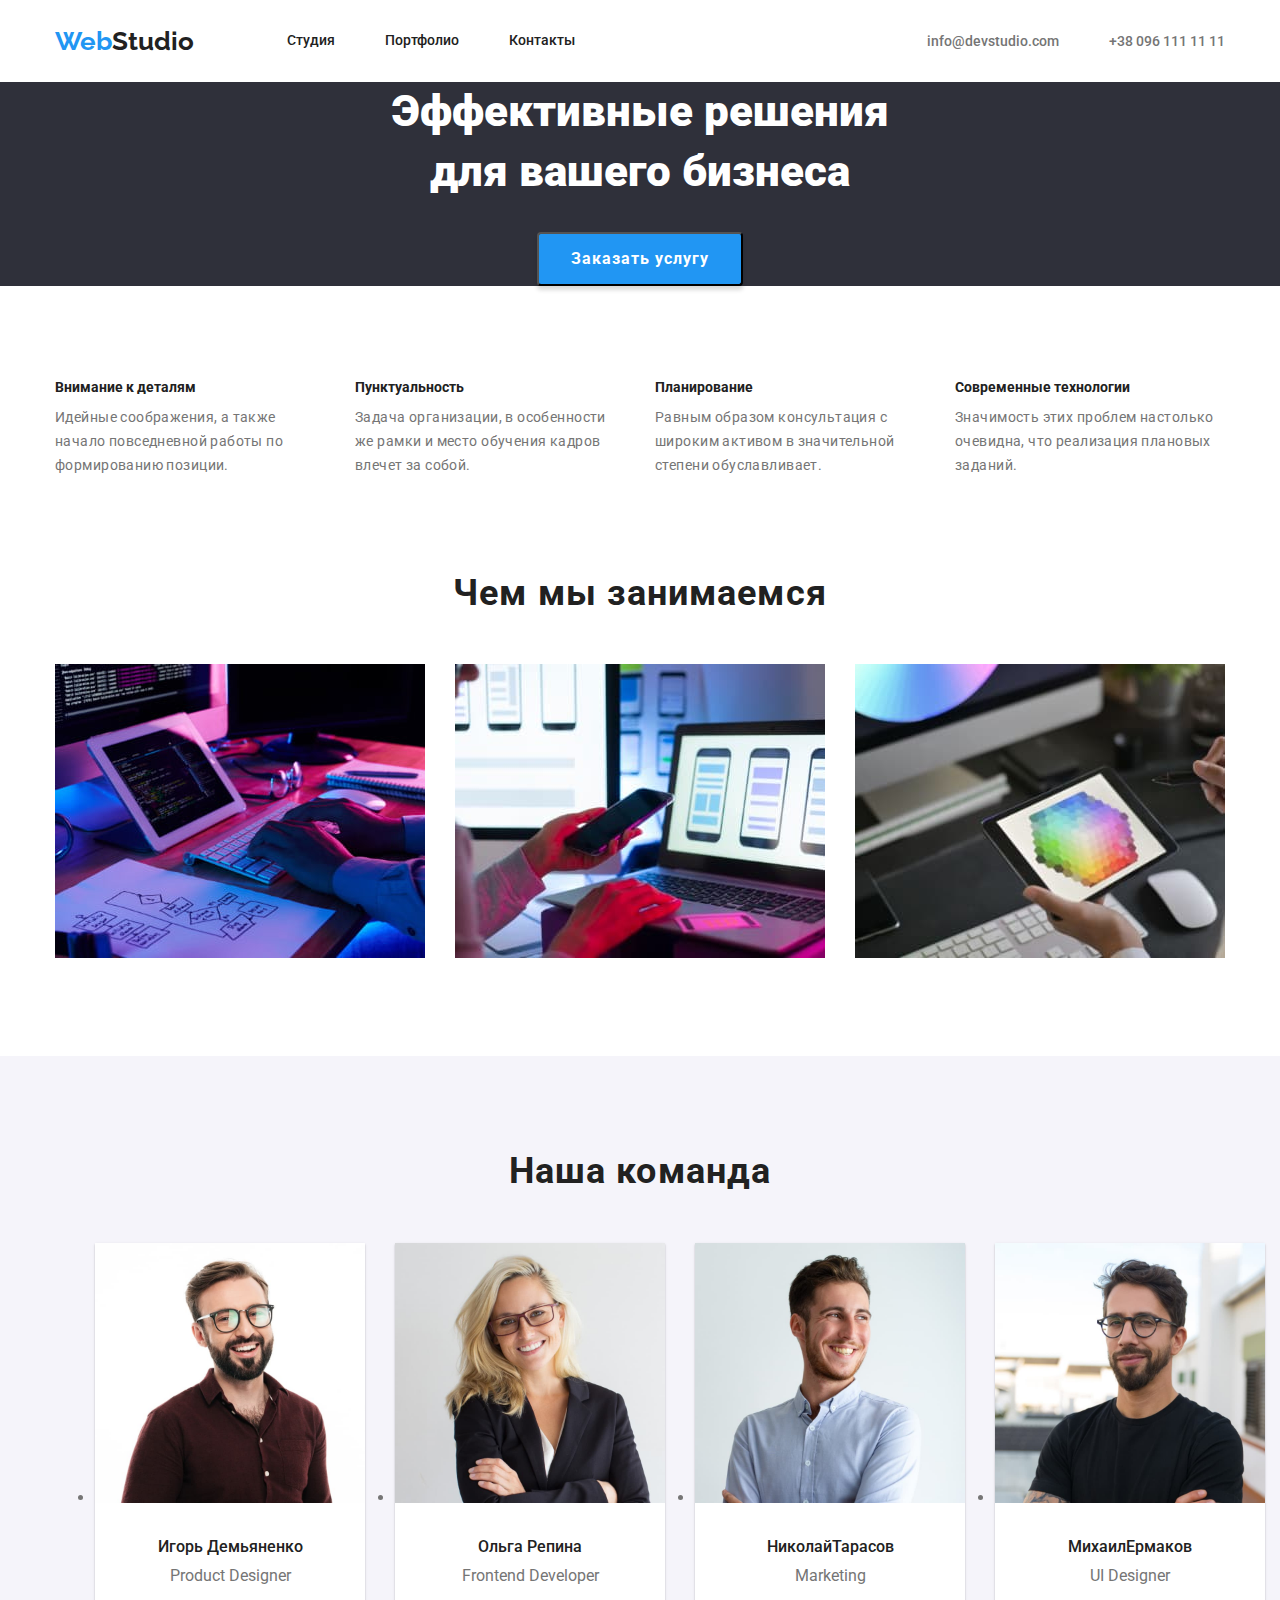
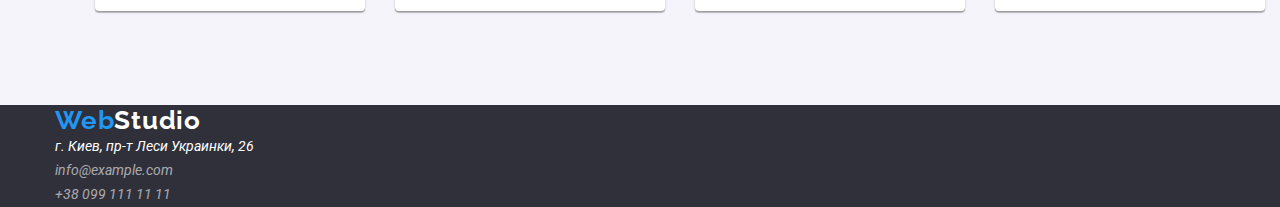
==== index.html @ e7398023 "все кроме футера" ====
<!DOCTYPE html>
<html lang="ru">
  <head>
    <meta charset="UTF-8" />
    <meta http-equiv="X-UA-Compatible" content="IE=edge" />
    <meta name="viewport" content="width=device-width, initial-scale=1.0" />
    <title>WebStudio</title>
    <link
      rel="stylesheet"
      href="https://cdnjs.cloudflare.com/ajax/libs/modern-normalize/1.1.0/modern-normalize.min.css"
    />
    <link
      href="https://fonts.googleapis.com/css2?family=Raleway:wght@700&family=Roboto:wght@400;500;700;900&display=swap"
      rel="stylesheet"
    />
    <link rel="stylesheet" href="./css/styles.css" />
  </head>
  <body>
    <!--шапка сайта-->
    <header>
      <div class="container main-header">
        <nav class="main-nav">
          <a class="logo" href="./index.html"
            ><span class="logo-1">Web</span>Studio
          </a>
          <ul class="site-nav list">
            <li class="items">
              <a class="link" href="./index.html">Студия</a>
            </li>
            <li class="items">
              <a class="link" href="./portfolio.html">Портфолио</a>
            </li>
            <li class="items"><a class="link" href="">Контакты</a></li>
          </ul>
        </nav>
        <ul class="call list">
          <li class="items">
            <a class="link" href="mailto:info@devstudio.com"
              >info@devstudio.com</a
            >
          </li class="items">
          <li>
            <a class="link" href="tell:+380961111111">+38 096 111 11 11</a>
          </li>
        </ul>
      </div>
    </header>
    <main>
      <!--герой-->
      <section class="hero">
        <div class="container">
          <h1 class="hero-title">
            Эффективные решения <br />
            для вашего бизнеса
          </h1>
          <button class="main-button" type="button">Заказать услугу</button>
        </div>
      </section>
      <!--преимущества-->
      <section class="section no-padding">
        <div class="container">
          <h2 class="hidden-header">Наши преимущества</h2>
          <ul class="benefits-section list">
            <li>
              <h3 class="benefits-title">Внимание к деталям</h3>
              <p class="benefits">
                Идейные соображения, а также начало повседневной работы по
                формированию позиции.
              </p>
            </li>
            <li>
              <h3 class="benefits-title">Пунктуальность</h3>
              <p class="benefits">
                Задача организации, в особенности же рамки и место обучения
                кадров влечет за собой.
              </p>
            </li>
            <li>
              <h3 class="benefits-title">Планирование</h3>
              <p class="benefits">
                Равным образом консультация с широким активом в значительной
                степени обуславливает.
              </p>
            </li>
            <li>
              <h3 class="benefits-title">Современные технологии</h3>
              <p class="benefits">
                Значимость этих проблем настолько очевидна, что реализация
                плановых заданий.
              </p>
            </li>
          </ul>
        </div>
      </section>
      <!--примеры работ-->
      <section class="section  no-padding">
        <div class="container">
          <h2 class="title-two">Чем мы занимаемся</h2>
          <ul class="work-examples list">
            <li>
              <img
                src="./images/img.jpg"
                alt="Человек набирает текст на клавиатуре планшета"
                width="370"
              />
            </li>
            <li>
              <img
                src="./images/box2.jpg"
                alt="человек с телефоном работает за ноутбуком"
                width="370"
              />
            </li>
            <li>
              <img src="./images/box3.jpg" alt="рука с планшетом" width="370" />
            </li>
          </ul>
        </div>
      </section>
      <!--сотрудники-->
      <section class="employee section">
        <div class="container">
          <h2 class="title-two">Наша команда</h2>
          <ul class= list">
            <li>
              <img
                src="./images/igor-demianenko.jpg"
                alt="Игорь Демьяненко"
                width="270"
              />
              <h3 class="name-employee">Игорь Демьяненко</h3>
              <p class="profession">Product Designer</p>
            </li>
            <li>
              <img
                src="./images/olgarepina.jpg"
                alt="Ольга Репина"
                width="270"
              />
              <h3 class="name-employee">Ольга Репина</h3>
              <p class="profession">Frontend Developer</p>
            </li>
            <li>
              <img
                src="./images/nikolaitarasov.jpg"
                alt="НиколайТарасов"
                width="270"
              />
              <h3 class="name-employee">НиколайТарасов</h3>
              <p class="profession">Marketing</p>
            </li>
            <li>
              <img
                src="./images/mihailermakov.jpg"
                alt="МихаилЕрмаков"
                width="270"
              />
              <h3 class="name-employee">МихаилЕрмаков</h3>
              <p class="profession">UI Designer</p>
            </li>
          </ul>
        </div>
      </section>
    </main>
    <!--футер-->
    <footer class="footer">
      <div class="container">
        <a href="./index.html" class="logo-footer"
          ><span class="logo-footer-web">Web</span>Studio</a
        >
        <address>
          <ul class="list">
            <li>
              <a
                class="address"
                href="https://www.google.com/maps/place/%D0%B1%D1%83%D0%BB.+%D0%9B%D0%B5%D1%81%D0%B8+%D0%A3%D0%BA%D1%80%D0%B0%D0%B8%D0%BD%D0%BA%D0%B8,+26,+%D0%9A%D0%B8%D0%B5%D0%B2,+02000/@50.4265807,30.5361971,17z/data=!3m1!4b1!4m5!3m4!1s0x40d4cf0e033ecbe9:0x57a4dffefec77da0!8m2!3d50.4265807!4d30.5383858"
                >г. Киев, пр-т Леси Украинки, 26</a
              >
            </li>
            <li>
              <a class="address-link" href="mailto:info@example.com"
                >info@example.com</a
              >
            </li>
            <li>
              <a class="address-link" href="tel:+380991111111"
                >+38 099 111 11 11</a
              >
            </li>
          </ul>
        </address>
      </div>
    </footer>
  </body>
</html>
---- css/styles.css ----
:root{
    --primary-text-color: #757575 ;
    --tittle-text-color: #212121;
    --accent-color:#2196F3;
    --white-color:#ffffff;
    --background-grey: #2F303A;
    --background-light-grey: #F5F4FA;
}
body{
    background-color: var(--white-color);
    color: var(--primary-text-color);
    font-family: roboto, sans-serif;
}
.list {
    padding: 0;
    margin: 0;
    list-style: none;
}
/* основной цвет текста #212121 */
/* вторичный цвет текста #757575 */
/* белый #FFFFFF */
/* акцент #2196F3 */
/* вторичный цвет фона #F5F4FA */
/* фон футер и герой #2F303A */
.container{
    width: 1200px;
    padding-left: 15px;
    padding-right: 15px;
    margin: 0 auto;
}
h1,h2,h3,h4,h5,h6,p,ul{
    margin-top: 0;
    margin-bottom: 0;
}
.section{
    padding-top: 94px;
    padding-bottom: 94px;
}
.section.no-padding{
    padding-top: 0;
    padding-bottom: 0;
}

.logo {
    color: var(--tittle-text-color);
    text-decoration: none; 
    font-family: Raleway;
    font-weight: bold;
    font-size: 26px;
    line-height: 1.19;
    margin-right: 93px;
}
.logo-1 {
    color: var(--accent-color);
}
/* site-nav */
.site-nav{
    display: flex; 
}
.site-nav .items:not(:last-child){
    margin-right: 50px;
}

.site-nav .link {
    display: block;
    padding-top: 32px;
    padding-bottom: 32px;
    color: var(--tittle-text-color);
    font-weight: 500;
    font-size: 14px;
    line-height: 1.14;
    text-decoration: none;
}
.site-nav .link:hover,
.site-nav .link:focus,
.site-nav .link:active{
    color: var(--accent-color);
}

.call{
    display: flex;
    padding-top: 32px;
    padding-bottom: 32px;
    margin-left: auto;
}
.call .items:not(:last-child){
    margin-right: 50px;
}
.call .link{
    color: var(--primary-text-color);
    font-weight: 500;
    font-size: 14px;
    line-height: 1.14px;
    text-decoration: none;
}
.call .link:focus,
.call .link:hover{
    color: var(--accent-color);
}
.main-nav{
    display: flex;
    align-items: center;
}
.main-header{
    display: flex;
     align-items: center;
}
.hero{
    margin-bottom: 94px;
    background-color: var(--background-grey);
    text-align: center;
}
.hero-title{
    margin-top: 0;
    margin-bottom: 30px;
    font-weight: 900;
    font-size: 44px;
    line-height: 1.36;
    
    color: var(--white-color);
    
}
.main-button{
    min-width: 200px;
    min-height: 50px;
    padding: 10px 32px;
    font-weight: bold;
    font-size: 16px;
    line-height: 1.88;
    align-items: center;
    text-align: center;
    cursor: pointer;
    letter-spacing: 0.06em;
    border-radius: 4px;
    box-shadow: 0px 4px 4px rgba(0, 0, 0, 0.15);
    background-color: var(--accent-color);
    color: var(--white-color);
}
.hidden-header{
    display: none;
}
.benefits-section{
margin-bottom: 94px;
display: flex;
}
.benefits-section li{
    width: 270px;
}
.benefits-section li:not(:first-child) {
    margin-left: 30px;
}
.benefits{
    margin-top: 0;
    font-size: 14px;
    line-height: 1.71;
    letter-spacing: 0.03em;
}
.benefits-title{
    margin-top: 0;
    margin-bottom: 10px;
    font-weight: bold;
    font-size: 14px;
    line-height: 1.14;
    color: var(--tittle-text-color);
}
.title-two{
    font-weight: bold;
    font-size: 36px;
    line-height: 1.17;
    text-align: center;
    color: var(--tittle-text-color);
    letter-spacing: 0.03em;
    margin-bottom: 50px;
}
.work-examples{
    margin-bottom: 94px;
    display: flex;
}
.work-examples li:not(:first-child){
    margin-left: 30px;
}
.employee{
    background-color: var(--background-light-grey);
}
.employee ul{
    display: flex;
}
.employee ul li:not(:first-child){
    margin-left: 30px;
}
.name-employee{
    font-weight: 500;
    font-size: 16px;
    line-height: 1.19;
    color: var(--tittle-text-color);
    margin-top: 30px;
    margin-bottom: 10px;
}
.profession{
    font-size: 16px;
    line-height: 1.19;
    margin-bottom: 30px;
}
.employee li{
    box-shadow: 0px 1px 3px rgba(0, 0, 0, 0.12), 0px 1px 1px rgba(0, 0, 0, 0.14), 0px 2px 1px rgba(0, 0, 0, 0.2);
    border-radius: 0px 0px 4px 4px;
    width: 270px;
    height: 368px;
    background: #FFFFFF;
    text-align: center;
}
.footer{
    background-color: var(--background-grey);
}
.logo-footer{
    font-family: Raleway;
    font-style: normal;
    font-weight: bold;
    font-size: 26px;
    line-height: 1.19;
    color: var(--white-color);
    letter-spacing: 0.03em;
    text-decoration: none;
    margin-bottom: 20px;
}
.logo-footer-web{
    color: var(--accent-color);
}
.address{
    text-decoration: none;
    font-size: 14px;
    line-height: 1.7;
    color: var(--white-color);
    
}
.address:hover,
.adress:focus{
    color: var(--accent-color);
}
.address-link{
    text-decoration: none;
    font-size: 14px;
    line-height: 1.7;
    color: rgba(255, 255, 255, 0.6);
    margin-bottom: 60px;
}
.address-link:hover,
.address-link:focus{
    color: var(--accent-color);
}

.filter-link{
    text-align: center;
    display: flex;
    justify-content: center;
    margin-bottom: 50px;
}
.filter-link li:nth-child(1n+2){
margin-left: 8px;
}
.filter{
    font-style: normal;
    font-weight: 500;
    font-size: 16px;
    line-height: 26px;
    border-radius: 4px;
    padding: 6px 22px;
    border: none;
    color: var(--tittle-text-color);
    background: #F5F4FA;
    cursor: pointer;
    text-align: center;
    letter-spacing: 0.03em;
}

.filter:hover,
.filter:focus{
    background-color:  var(--accent-color);
    color: var(--white-color);
}
.galery{
    display: flex;
    flex-wrap: wrap;
}
.galery-li{
    width: 370px;
    height: 404px;
    background: #FFFFFF;
    border: 1px solid #EEEEEE;
    box-sizing: border-box;
    margin-left: 30px;
    margin-top: 30px;
}

.galery-li:nth-child(3n+1){
    margin-left: 0;
}
.galery-li:nth-child(-n+3){
    margin-top: 0;
}
.link-filter{
    text-decoration: none;
    padding: 0;
    margin: 0;
}
.title-filter{
    font-size: 18px;
    line-height: 2;
    color: var(--tittle-text-color);
    letter-spacing: 0.06em;
    margin-top: 20px;
    margin-bottom: 4px;
    margin-left: 24px;
}
.text-filter{
    font-size: 16px;
    line-height: 1.88;
    letter-spacing: 0.03em;
    color: var(--primary-text-color);
    margin-bottom: 20px;
    margin-left: 24px;
}
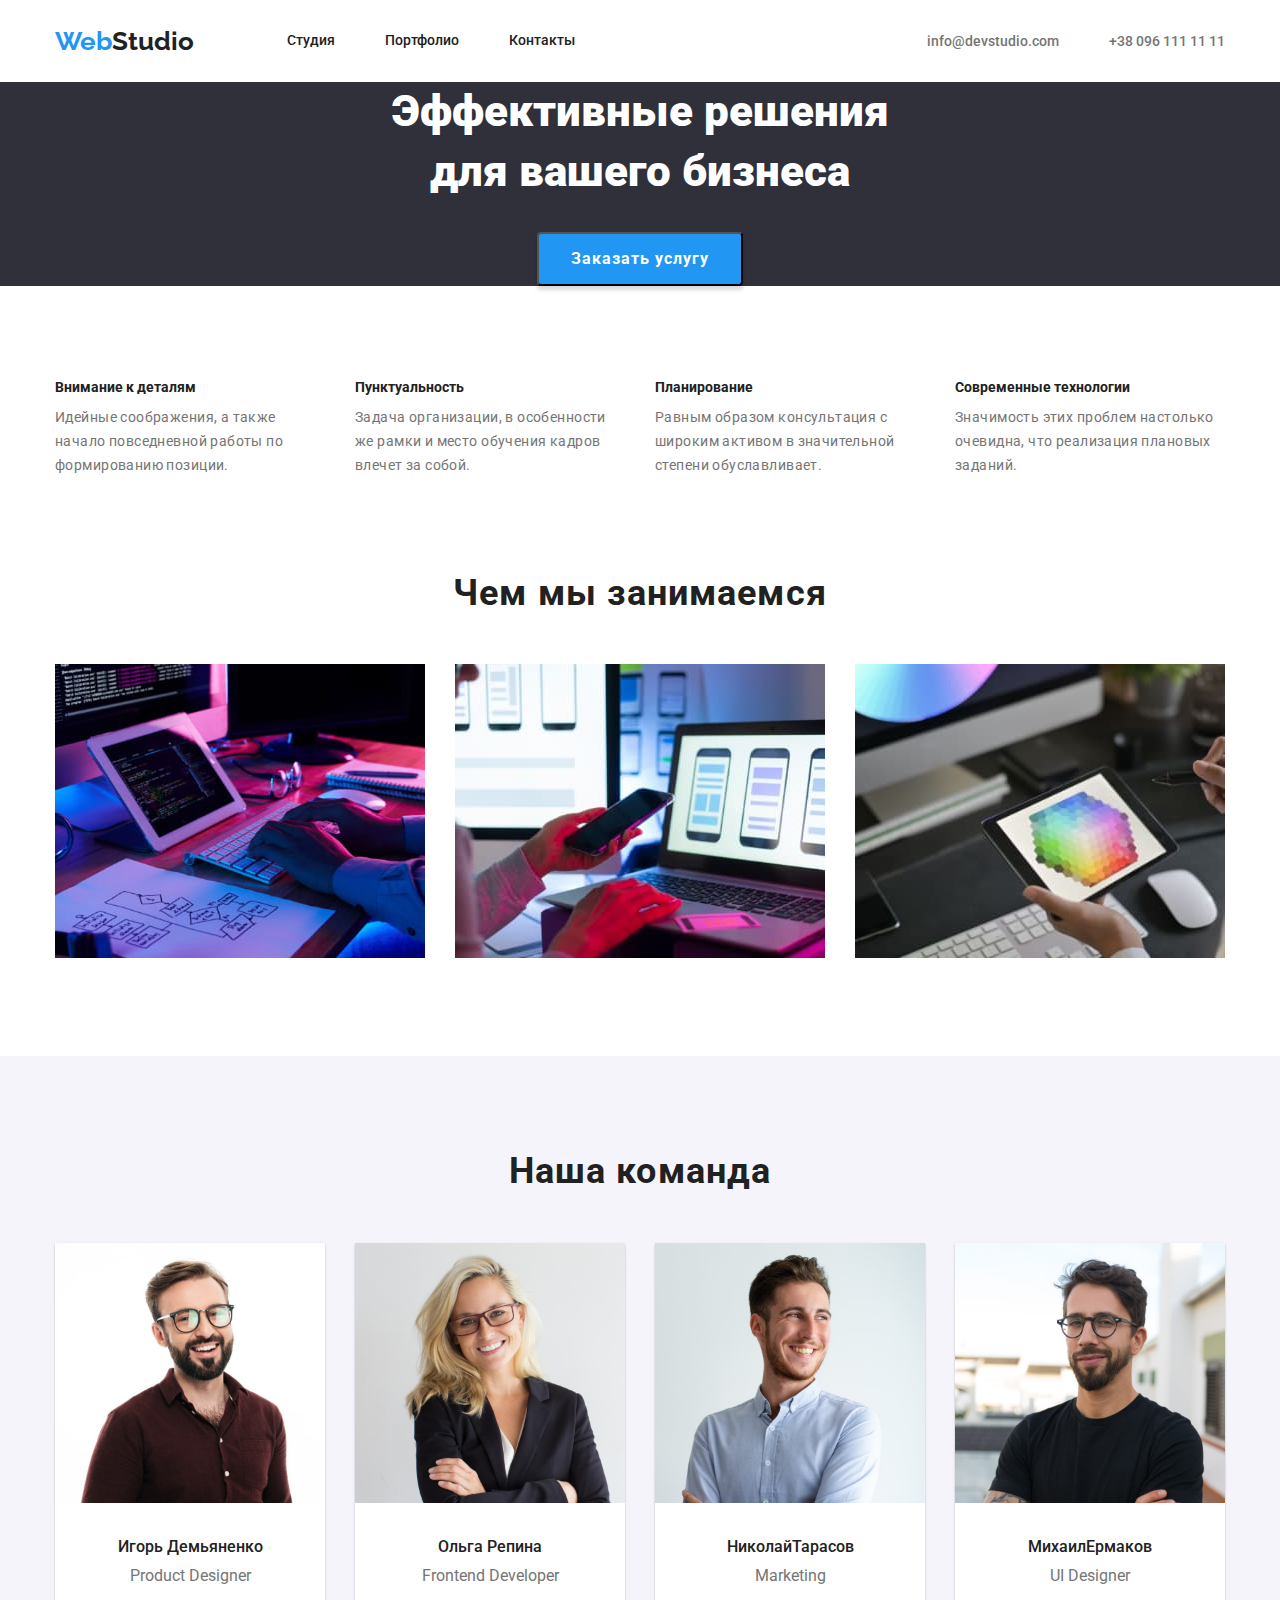
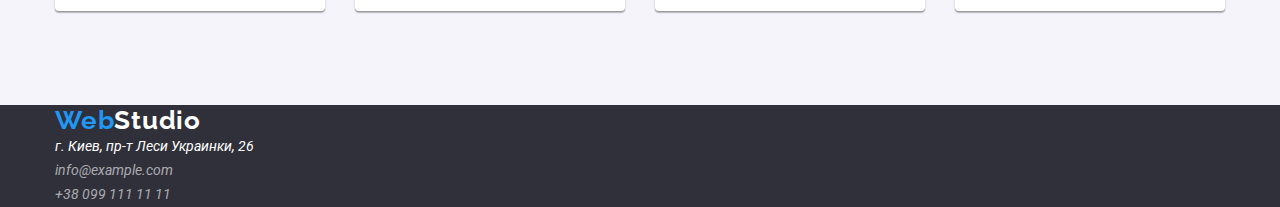
==== commit 9a6a637e: "Update index.html" ====
--- a/index.html
+++ b/index.html
@@ -38,8 +38,8 @@
             <a class="link" href="mailto:info@devstudio.com"
               >info@devstudio.com</a
             >
-          </li class="items">
-          <li>
+          </li>
+          <li class="items">
             <a class="link" href="tell:+380961111111">+38 096 111 11 11</a>
           </li>
         </ul>
@@ -93,7 +93,7 @@
         </div>
       </section>
       <!--примеры работ-->
-      <section class="section  no-padding">
+      <section class="section no-padding">
         <div class="container">
           <h2 class="title-two">Чем мы занимаемся</h2>
           <ul class="work-examples list">
@@ -121,7 +121,7 @@
       <section class="employee section">
         <div class="container">
           <h2 class="title-two">Наша команда</h2>
-          <ul class= list">
+          <ul class="list">
             <li>
               <img
                 src="./images/igor-demianenko.jpg"
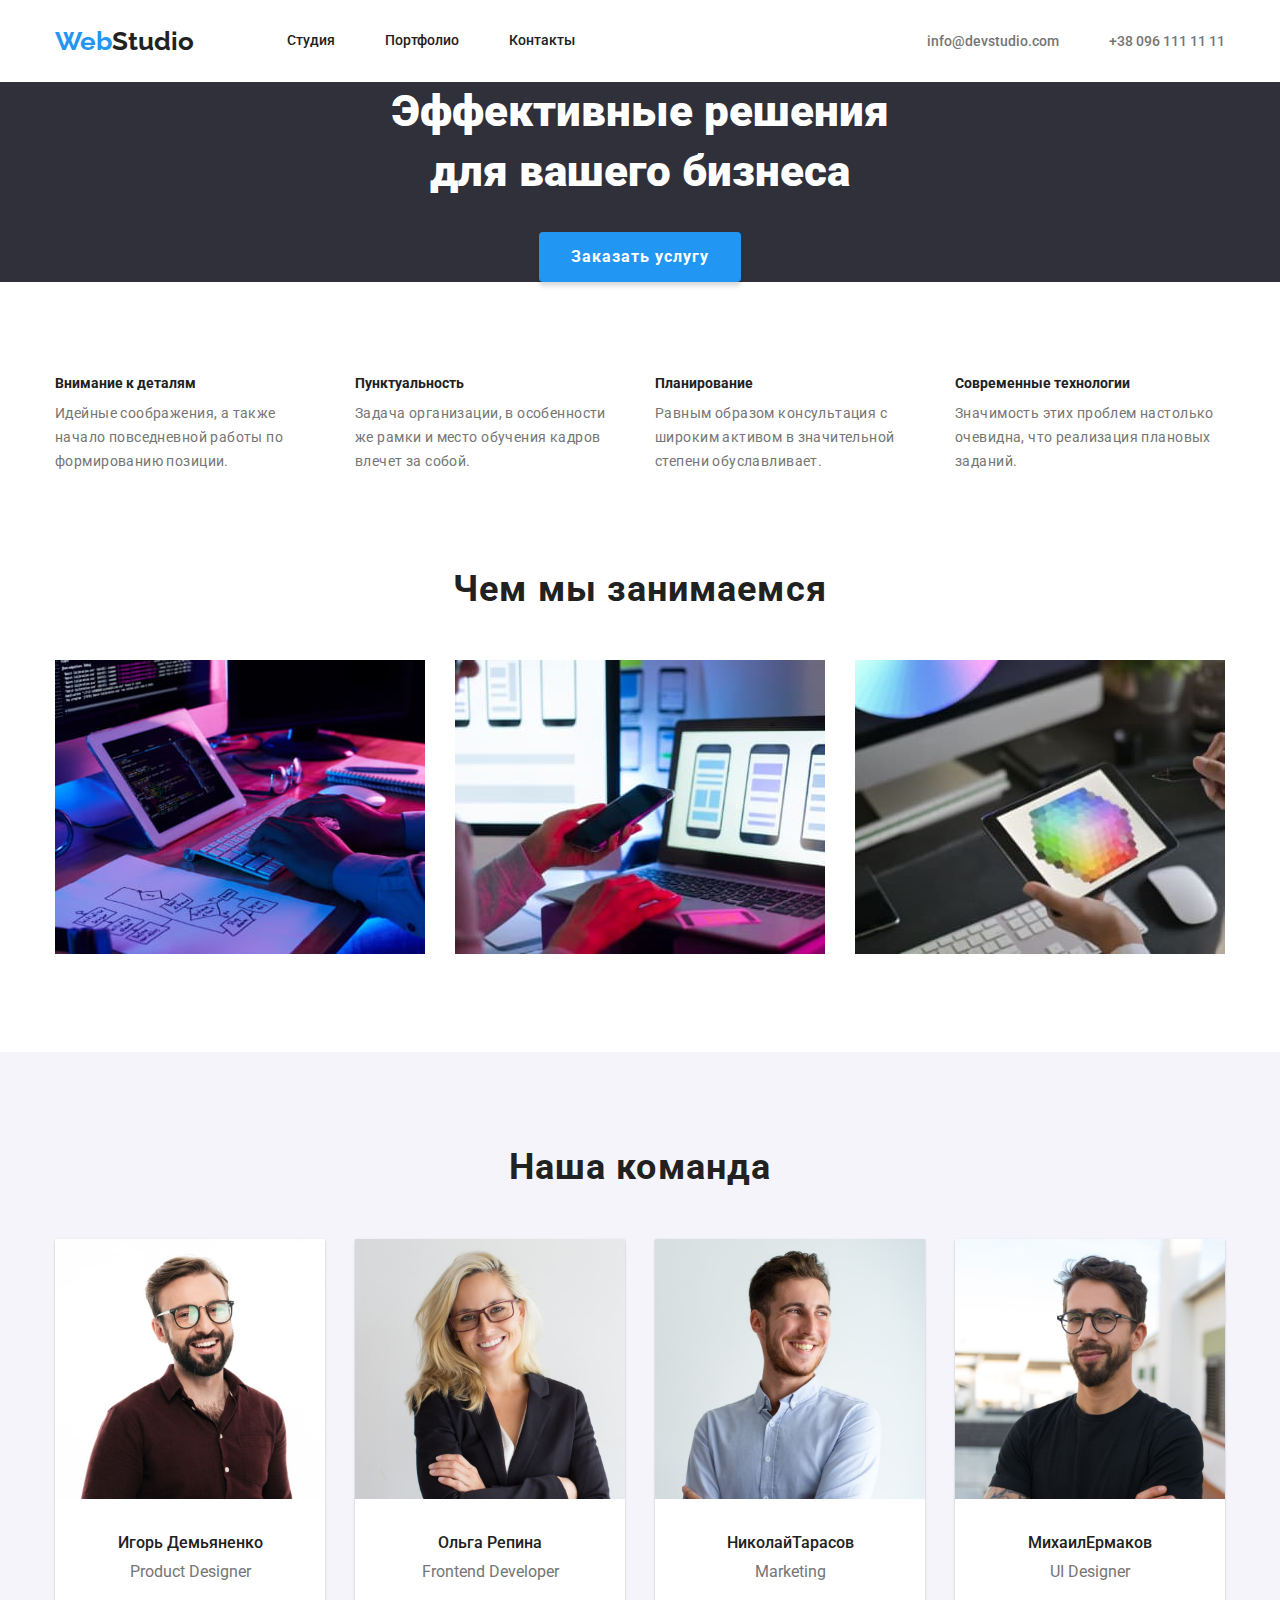
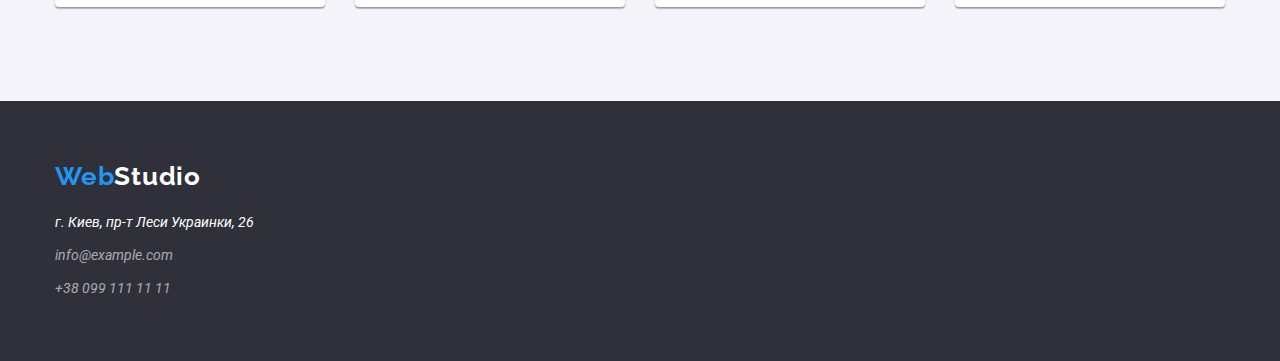
==== commit e845547c: "ДЗ 3 на сдачу" ====
--- a/index.html
+++ b/index.html
@@ -164,7 +164,7 @@
     </main>
     <!--футер-->
     <footer class="footer">
-      <div class="container">
+      <div class="container footer-container">
         <a href="./index.html" class="logo-footer"
           ><span class="logo-footer-web">Web</span>Studio</a
         >
--- a/css/styles.css
+++ b/css/styles.css
@@ -104,7 +104,7 @@
 }
 .main-header{
     display: flex;
-     align-items: center;
+    align-items: center;
 }
 .hero{
     margin-bottom: 94px;
@@ -133,6 +133,7 @@
     cursor: pointer;
     letter-spacing: 0.06em;
     border-radius: 4px;
+    border: transparent;
     box-shadow: 0px 4px 4px rgba(0, 0, 0, 0.15);
     background-color: var(--accent-color);
     color: var(--white-color);
@@ -212,6 +213,12 @@
 }
 .footer{
     background-color: var(--background-grey);
+
+}
+.footer-container{
+    padding-top: 60px;
+    padding-bottom: 60px;
+    
 }
 .logo-footer{
     font-family: Raleway;
@@ -222,17 +229,23 @@
     color: var(--white-color);
     letter-spacing: 0.03em;
     text-decoration: none;
-    margin-bottom: 20px;
-}
+}
+
 .logo-footer-web{
     color: var(--accent-color);
 }
+address{
+    margin-top: 20px;
+}
+address li:not(:last-child){
+    margin-bottom: 9px;
+}
 .address{
     text-decoration: none;
     font-size: 14px;
     line-height: 1.7;
     color: var(--white-color);
-    
+    margin-top: 20px;
 }
 .address:hover,
 .adress:focus{
@@ -283,11 +296,18 @@
     display: flex;
     flex-wrap: wrap;
 }
+.frame{
+border: 1px solid #EEEEEE;
+border-top: none;
+}
+
+.img-frame{
+    display: block;
+}
 .galery-li{
     width: 370px;
     height: 404px;
     background: #FFFFFF;
-    border: 1px solid #EEEEEE;
     box-sizing: border-box;
     margin-left: 30px;
     margin-top: 30px;
@@ -309,7 +329,7 @@
     line-height: 2;
     color: var(--tittle-text-color);
     letter-spacing: 0.06em;
-    margin-top: 20px;
+    padding-top: 20px;
     margin-bottom: 4px;
     margin-left: 24px;
 }
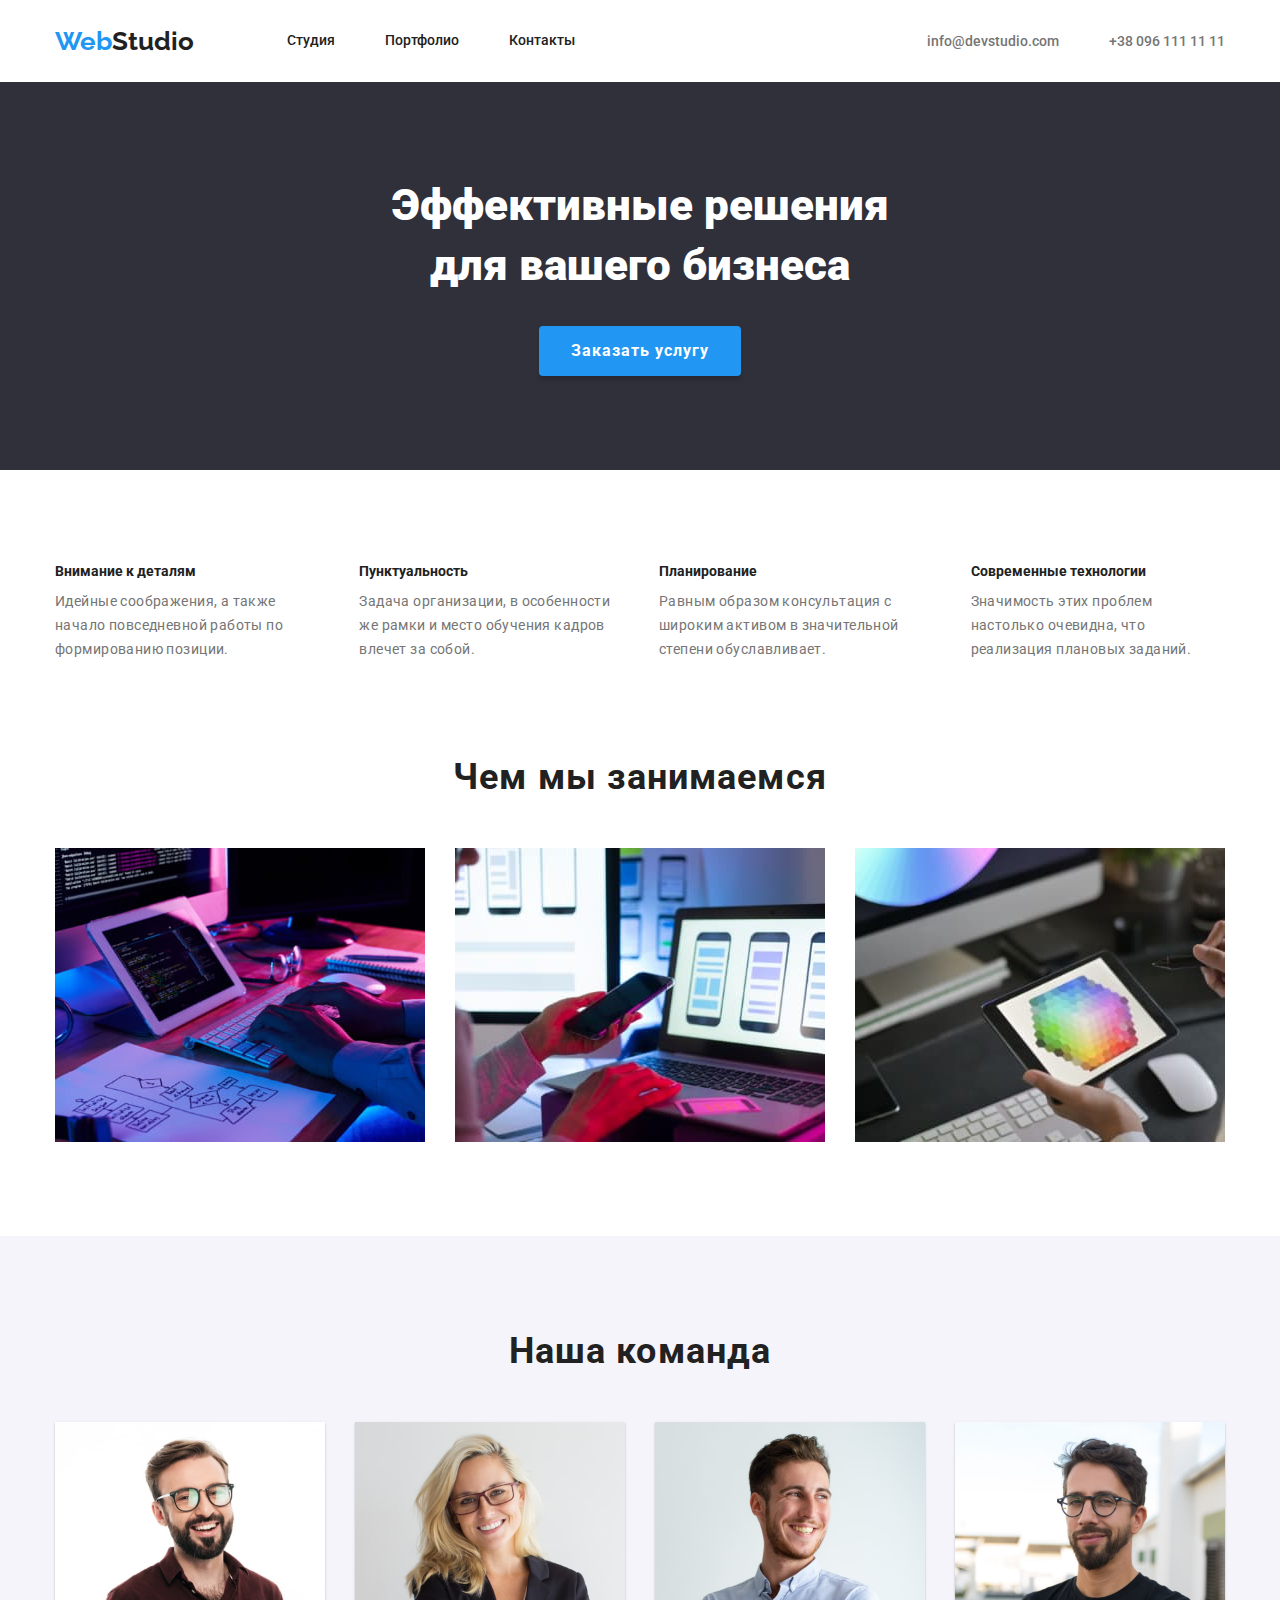
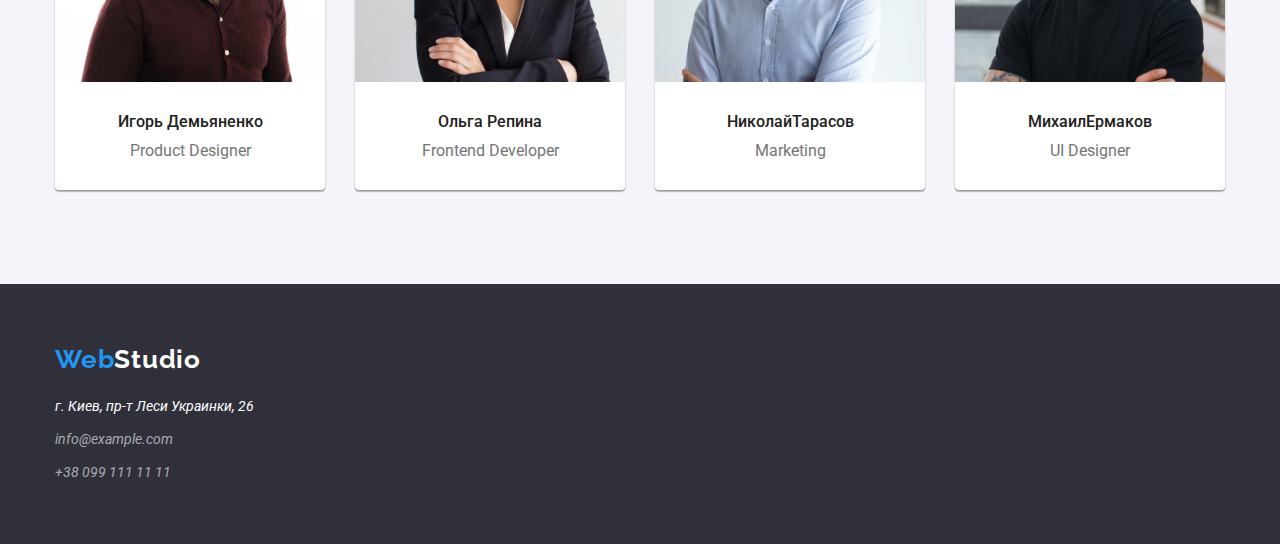
==== commit 7064e839: "Правки по сеткам" ====
--- a/index.html
+++ b/index.html
@@ -47,7 +47,7 @@
     </header>
     <main>
       <!--герой-->
-      <section class="hero">
+      <section class="section hero">
         <div class="container">
           <h1 class="hero-title">
             Эффективные решения <br />
@@ -57,32 +57,32 @@
         </div>
       </section>
       <!--преимущества-->
-      <section class="section no-padding">
+      <section class="section">
         <div class="container">
           <h2 class="hidden-header">Наши преимущества</h2>
           <ul class="benefits-section list">
-            <li>
+            <li class="benefits-li">
               <h3 class="benefits-title">Внимание к деталям</h3>
               <p class="benefits">
                 Идейные соображения, а также начало повседневной работы по
                 формированию позиции.
               </p>
             </li>
-            <li>
+            <li class="benefits-li">
               <h3 class="benefits-title">Пунктуальность</h3>
               <p class="benefits">
                 Задача организации, в особенности же рамки и место обучения
                 кадров влечет за собой.
               </p>
             </li>
-            <li>
+            <li class="benefits-li">
               <h3 class="benefits-title">Планирование</h3>
               <p class="benefits">
                 Равным образом консультация с широким активом в значительной
                 степени обуславливает.
               </p>
             </li>
-            <li>
+            <li class="benefits-li">
               <h3 class="benefits-title">Современные технологии</h3>
               <p class="benefits">
                 Значимость этих проблем настолько очевидна, что реализация
@@ -93,25 +93,25 @@
         </div>
       </section>
       <!--примеры работ-->
-      <section class="section no-padding">
+      <section>
         <div class="container">
           <h2 class="title-two">Чем мы занимаемся</h2>
           <ul class="work-examples list">
-            <li>
+            <li class="work-examples-li">
               <img
                 src="./images/img.jpg"
                 alt="Человек набирает текст на клавиатуре планшета"
                 width="370"
               />
             </li>
-            <li>
+            <li class="work-examples-li">
               <img
                 src="./images/box2.jpg"
                 alt="человек с телефоном работает за ноутбуком"
                 width="370"
               />
             </li>
-            <li>
+            <li class="work-examples-li">
               <img src="./images/box3.jpg" alt="рука с планшетом" width="370" />
             </li>
           </ul>
@@ -121,40 +121,24 @@
       <section class="employee section">
         <div class="container">
           <h2 class="title-two">Наша команда</h2>
-          <ul class="list">
-            <li>
-              <img
-                src="./images/igor-demianenko.jpg"
-                alt="Игорь Демьяненко"
-                width="270"
-              />
+          <ul class="employee-ul list">
+            <li class="employee-li">
+              <img src="./images/igor-demianenko.jpg" alt="Игорь Демьяненко" />
               <h3 class="name-employee">Игорь Демьяненко</h3>
               <p class="profession">Product Designer</p>
             </li>
-            <li>
-              <img
-                src="./images/olgarepina.jpg"
-                alt="Ольга Репина"
-                width="270"
-              />
+            <li class="employee-li">
+              <img src="./images/olgarepina.jpg" alt="Ольга Репина" />
               <h3 class="name-employee">Ольга Репина</h3>
               <p class="profession">Frontend Developer</p>
             </li>
-            <li>
-              <img
-                src="./images/nikolaitarasov.jpg"
-                alt="НиколайТарасов"
-                width="270"
-              />
+            <li class="employee-li">
+              <img src="./images/nikolaitarasov.jpg" alt="НиколайТарасов" />
               <h3 class="name-employee">НиколайТарасов</h3>
               <p class="profession">Marketing</p>
             </li>
-            <li>
-              <img
-                src="./images/mihailermakov.jpg"
-                alt="МихаилЕрмаков"
-                width="270"
-              />
+            <li class="employee-li">
+              <img src="./images/mihailermakov.jpg" alt="МихаилЕрмаков" />
               <h3 class="name-employee">МихаилЕрмаков</h3>
               <p class="profession">UI Designer</p>
             </li>
--- a/css/styles.css
+++ b/css/styles.css
@@ -6,6 +6,7 @@
     --white-color:#ffffff;
     --background-grey: #2F303A;
     --background-light-grey: #F5F4FA;
+    --card-set-gap: 30px;
 }
 body{
     background-color: var(--white-color);
@@ -16,6 +17,11 @@
     padding: 0;
     margin: 0;
     list-style: none;
+}
+img{
+    display: block;
+    max-width: 100%;
+    height: auto;
 }
 /* основной цвет текста #212121 */
 /* вторичный цвет текста #757575 */
@@ -42,6 +48,7 @@
     padding-bottom: 0;
 }
 
+/* Шапка */
 .logo {
     color: var(--tittle-text-color);
     text-decoration: none; 
@@ -106,20 +113,22 @@
     display: flex;
     align-items: center;
 }
+
+/* Герой */
+
+
 .hero{
-    margin-bottom: 94px;
     background-color: var(--background-grey);
     text-align: center;
 }
 .hero-title{
     margin-top: 0;
-    margin-bottom: 30px;
+    margin-bottom: var(--card-set-gap);
     font-weight: 900;
     font-size: 44px;
     line-height: 1.36;
     
     color: var(--white-color);
-    
 }
 .main-button{
     min-width: 200px;
@@ -138,33 +147,37 @@
     background-color: var(--accent-color);
     color: var(--white-color);
 }
+
+/* Преимущества */
+
 .hidden-header{
     display: none;
 }
 .benefits-section{
-margin-bottom: 94px;
 display: flex;
-}
-.benefits-section li{
-    width: 270px;
-}
-.benefits-section li:not(:first-child) {
-    margin-left: 30px;
-}
+margin-left: calc( -1 * var(--card-set-gap));
+}
+.benefits-li{
+    margin-left: var(--card-set-gap);
+}
+
 .benefits{
-    margin-top: 0;
+    
     font-size: 14px;
     line-height: 1.71;
     letter-spacing: 0.03em;
 }
 .benefits-title{
-    margin-top: 0;
+    
     margin-bottom: 10px;
     font-weight: bold;
     font-size: 14px;
     line-height: 1.14;
     color: var(--tittle-text-color);
 }
+
+/* Примеры работ */
+
 .title-two{
     font-weight: bold;
     font-size: 36px;
@@ -175,35 +188,36 @@
     margin-bottom: 50px;
 }
 .work-examples{
-    margin-bottom: 94px;
-    display: flex;
-}
-.work-examples li:not(:first-child){
-    margin-left: 30px;
+    padding-bottom: 94px;
+    display: flex;
+    margin-left: calc(-1 * var(--card-set-gap));
+}
+.work-examples-li{
+    margin-left: var(--card-set-gap); 
 }
 .employee{
     background-color: var(--background-light-grey);
 }
-.employee ul{
-    display: flex;
-}
-.employee ul li:not(:first-child){
-    margin-left: 30px;
-}
+.employee-ul{
+    display: flex;
+    margin-left: calc(-1 * var(--card-set-gap));
+}
+
 .name-employee{
     font-weight: 500;
     font-size: 16px;
     line-height: 1.19;
     color: var(--tittle-text-color);
-    margin-top: 30px;
+    margin-top: var(--card-set-gap);
     margin-bottom: 10px;
 }
 .profession{
     font-size: 16px;
     line-height: 1.19;
-    margin-bottom: 30px;
-}
-.employee li{
+    margin-bottom: var(--card-set-gap);
+}
+.employee-li{
+    margin-left: var(--card-set-gap);
     box-shadow: 0px 1px 3px rgba(0, 0, 0, 0.12), 0px 1px 1px rgba(0, 0, 0, 0.14), 0px 2px 1px rgba(0, 0, 0, 0.2);
     border-radius: 0px 0px 4px 4px;
     width: 270px;
@@ -211,6 +225,9 @@
     background: #FFFFFF;
     text-align: center;
 }
+
+/* Подвал */
+
 .footer{
     background-color: var(--background-grey);
 
@@ -292,52 +309,44 @@
     background-color:  var(--accent-color);
     color: var(--white-color);
 }
+.link-filter{
+    text-decoration: none;
+    padding: 0;
+    margin: 0;
+}
 .galery{
+    padding: 0;
+    margin: 0;
+    list-style: none;
     display: flex;
     flex-wrap: wrap;
+    margin-left: calc(-1 * var(--card-set-gap));
+    margin-top: calc(-1 * var(--card-set-gap));
+}
+
+.title-filter{
+    font-size: 18px;
+    line-height: 2;
+    color: var(--tittle-text-color);
+    letter-spacing: 0.06em;
+    margin-bottom: 4px;
+}
+.text-filter{
+    font-size: 16px;
+    line-height: 1.88;
+    letter-spacing: 0.03em;
+    color: var(--primary-text-color);
 }
 .frame{
 border: 1px solid #EEEEEE;
 border-top: none;
-}
-
-.img-frame{
-    display: block;
+padding: 20px 24px;
 }
 .galery-li{
-    width: 370px;
-    height: 404px;
-    background: #FFFFFF;
-    box-sizing: border-box;
-    margin-left: 30px;
-    margin-top: 30px;
-}
-
-.galery-li:nth-child(3n+1){
-    margin-left: 0;
-}
-.galery-li:nth-child(-n+3){
-    margin-top: 0;
-}
-.link-filter{
-    text-decoration: none;
-    padding: 0;
-    margin: 0;
-}
-.title-filter{
-    font-size: 18px;
-    line-height: 2;
-    color: var(--tittle-text-color);
-    letter-spacing: 0.06em;
-    padding-top: 20px;
-    margin-bottom: 4px;
-    margin-left: 24px;
-}
-.text-filter{
-    font-size: 16px;
-    line-height: 1.88;
-    letter-spacing: 0.03em;
-    color: var(--primary-text-color);
-    margin-bottom: 20px;
-    margin-left: 24px;
-}
+    flex-basis: calc(100%/3 - var(--card-set-gap));
+    margin-left: var(--card-set-gap);
+    margin-top: var(--card-set-gap);   
+}
+
+
+
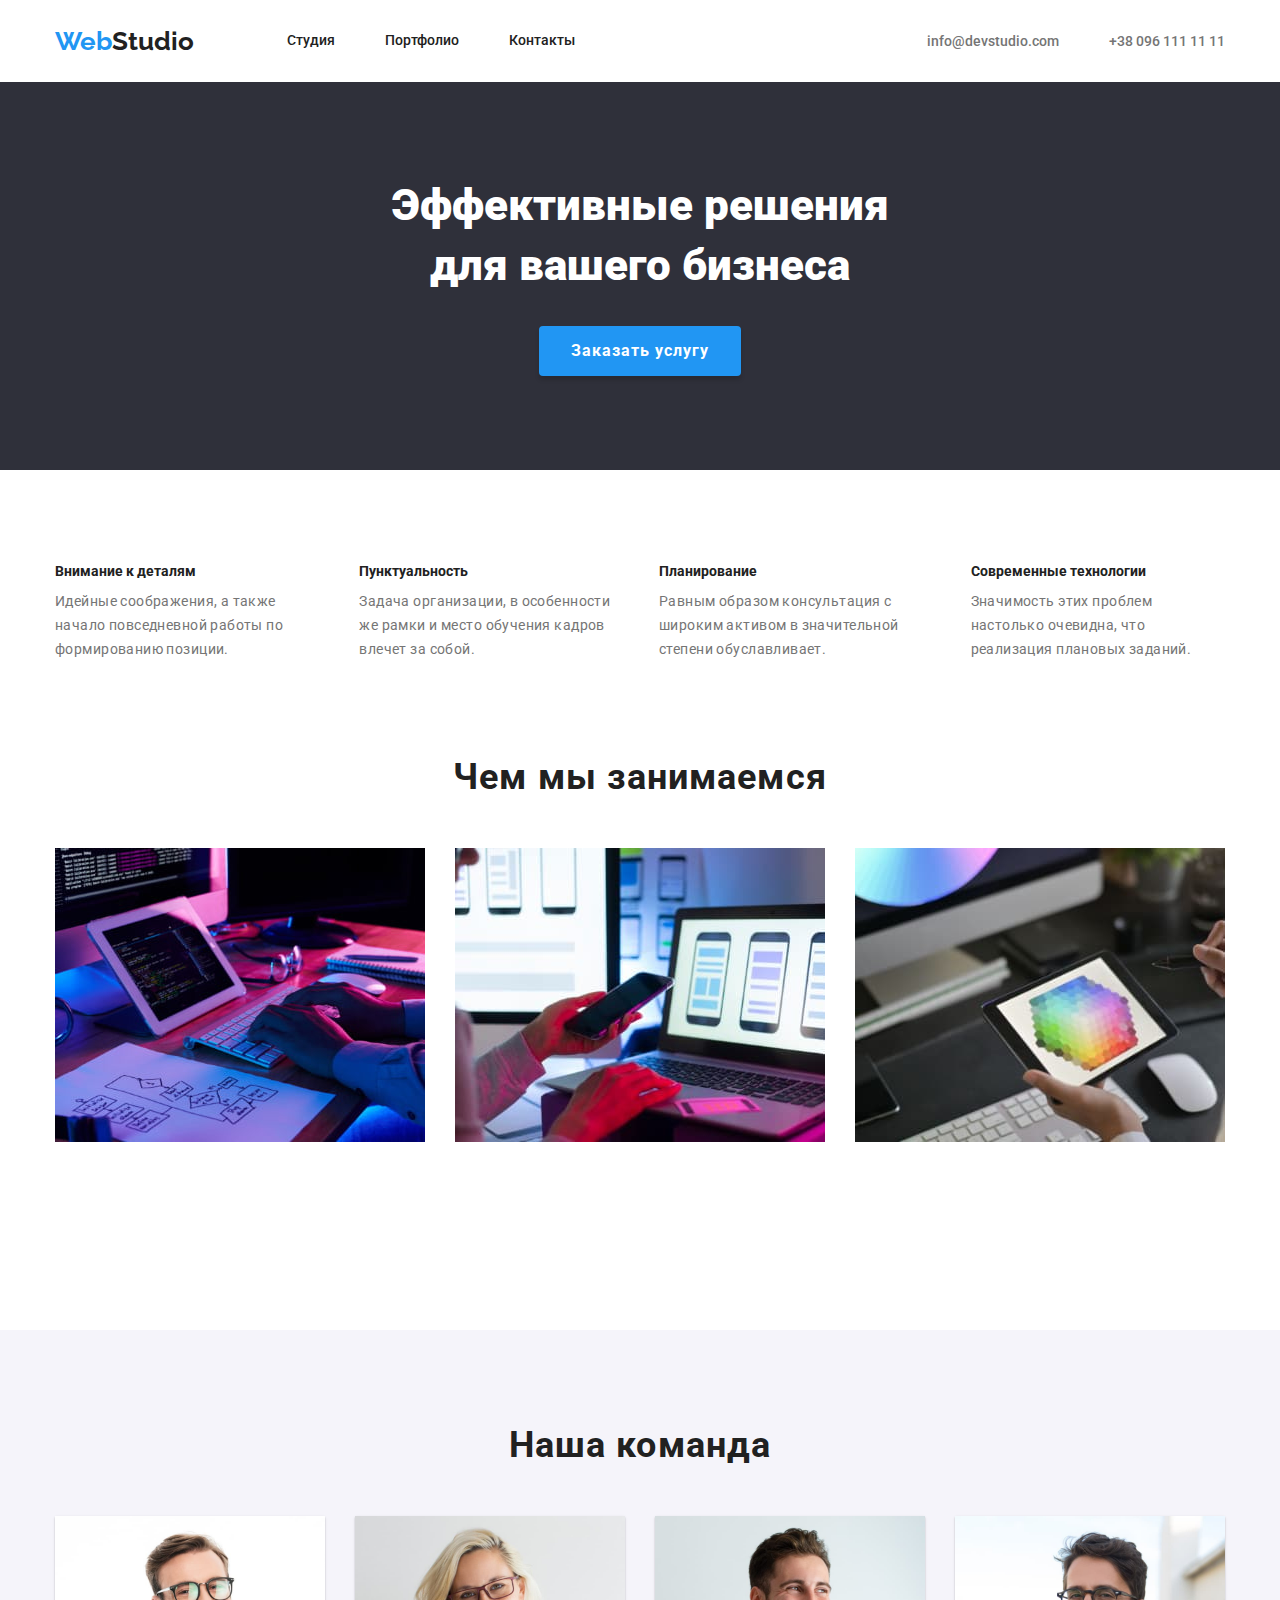
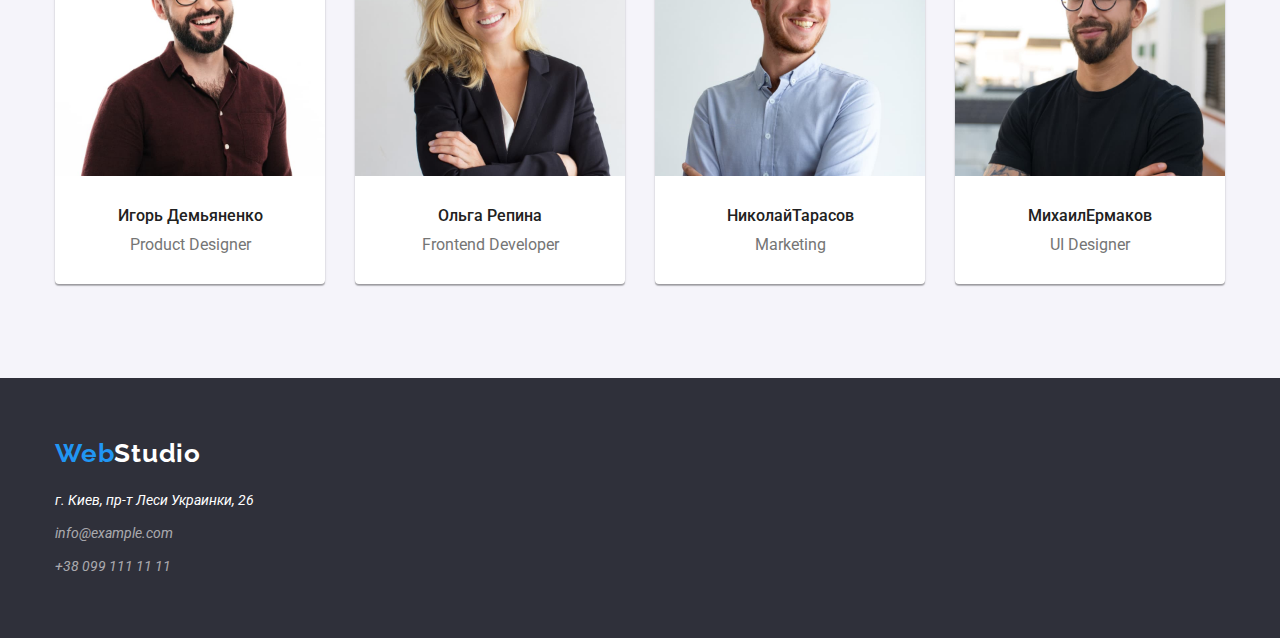
==== commit e6401cd3: "редактирует класс section все паддинги" ====
--- a/index.html
+++ b/index.html
@@ -93,7 +93,7 @@
         </div>
       </section>
       <!--примеры работ-->
-      <section>
+      <section class="our-work section">
         <div class="container">
           <h2 class="title-two">Чем мы занимаемся</h2>
           <ul class="work-examples list">
--- a/css/styles.css
+++ b/css/styles.css
@@ -177,7 +177,9 @@
 }
 
 /* Примеры работ */
-
+.our-work{
+    padding-top: 0;
+}
 .title-two{
     font-weight: bold;
     font-size: 36px;
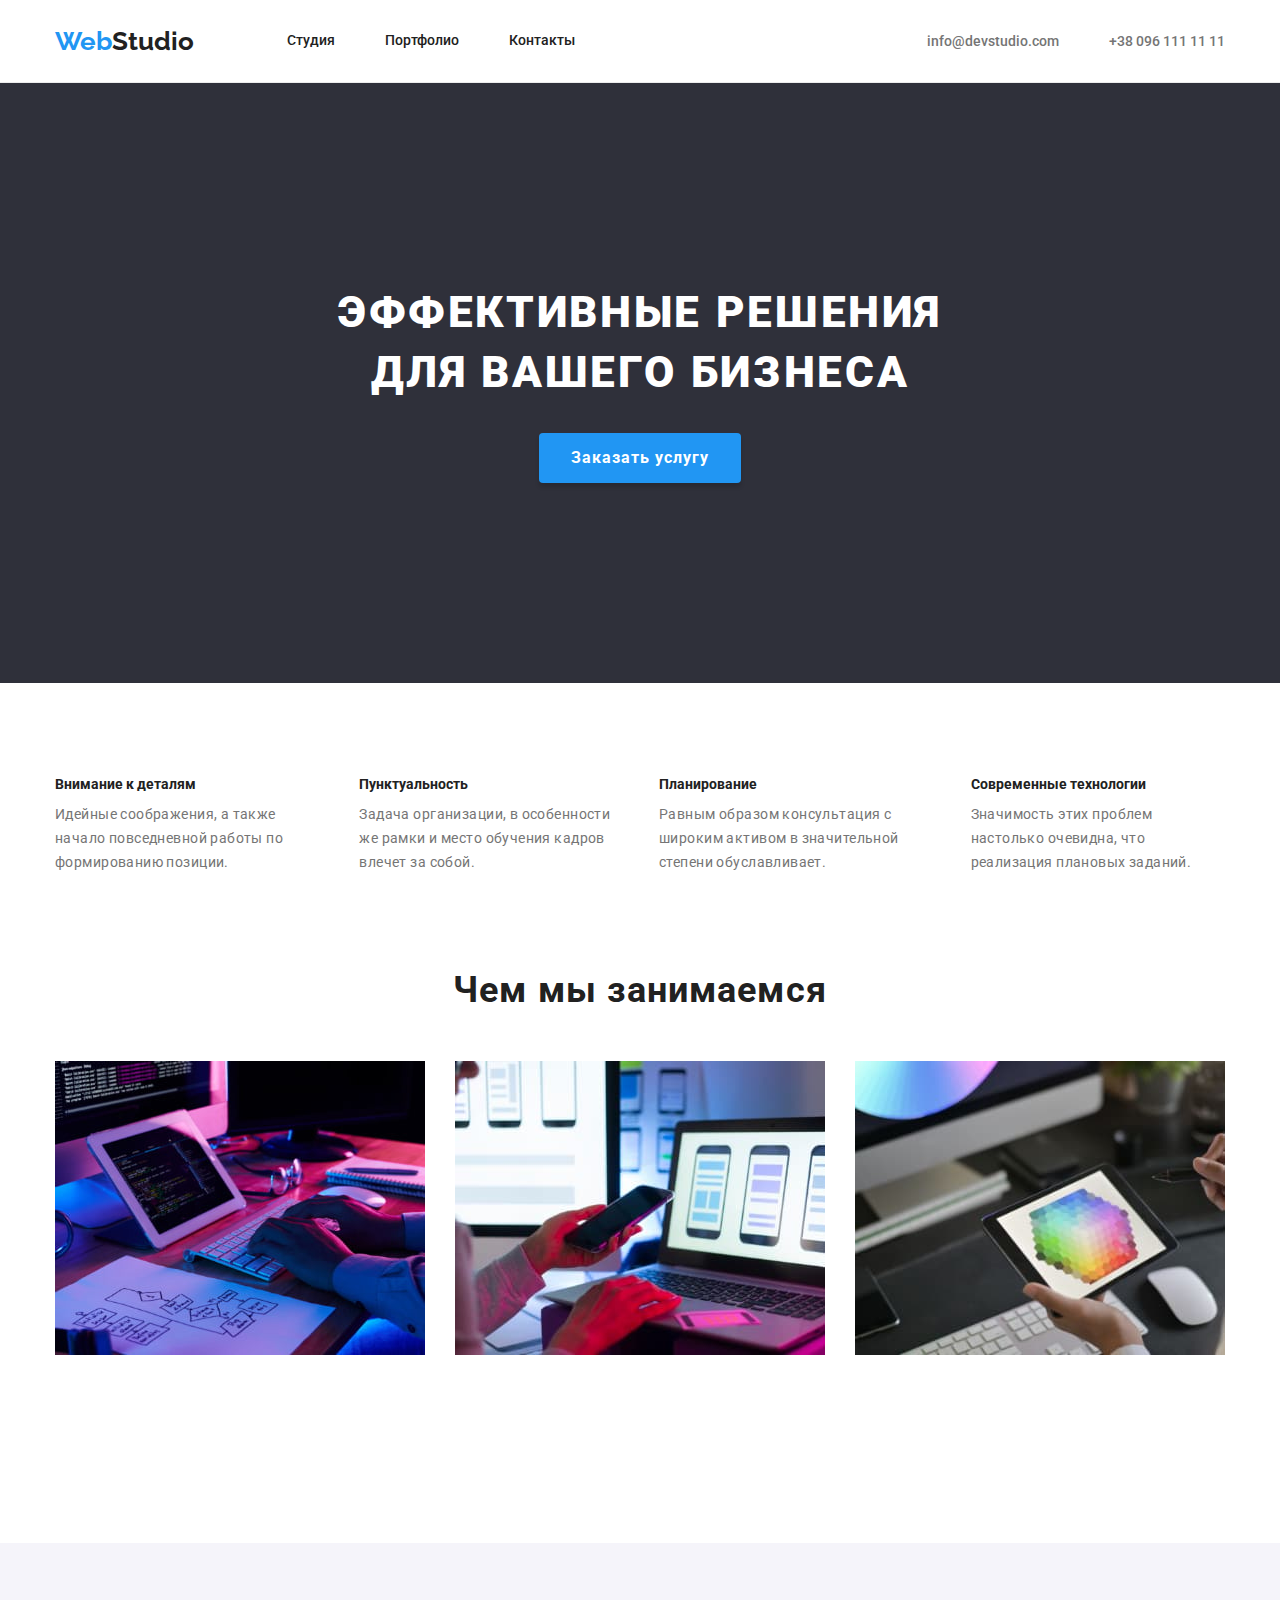
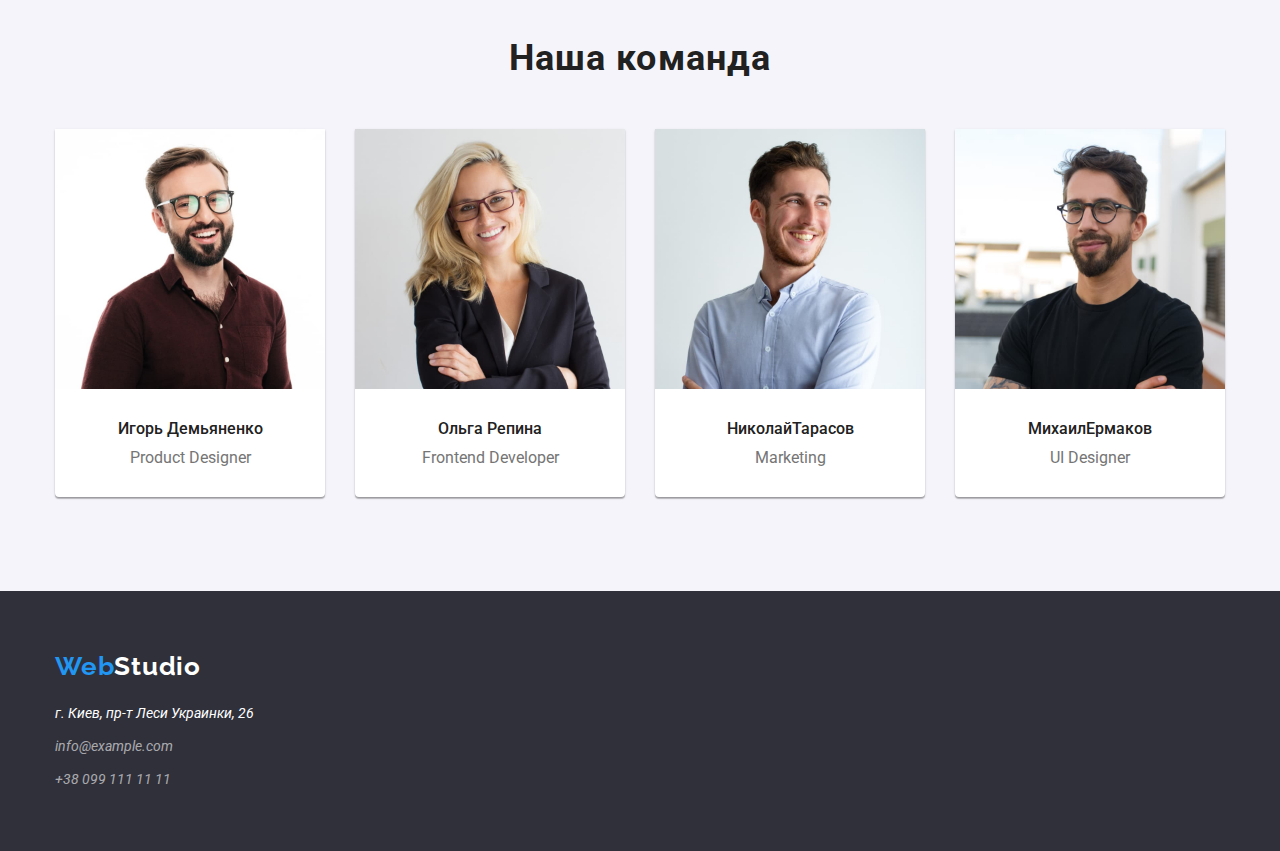
==== commit f1c05e3a: "22;50" ====
--- a/index.html
+++ b/index.html
@@ -47,7 +47,7 @@
     </header>
     <main>
       <!--герой-->
-      <section class="section hero">
+      <section class="hero">
         <div class="container">
           <h1 class="hero-title">
             Эффективные решения <br />
--- a/css/styles.css
+++ b/css/styles.css
@@ -109,6 +109,9 @@
     display: flex;
     align-items: center;
 }
+header{
+    border-bottom: 1px solid #ECECEC;
+}
 .main-header{
     display: flex;
     align-items: center;
@@ -118,16 +121,19 @@
 
 
 .hero{
+    padding-top: 200px;
+    padding-bottom: 200px;
     background-color: var(--background-grey);
     text-align: center;
 }
 .hero-title{
-    margin-top: 0;
+    
     margin-bottom: var(--card-set-gap);
     font-weight: 900;
     font-size: 44px;
     line-height: 1.36;
-    
+    letter-spacing: 0.06em;
+    text-transform: uppercase;
     color: var(--white-color);
 }
 .main-button{
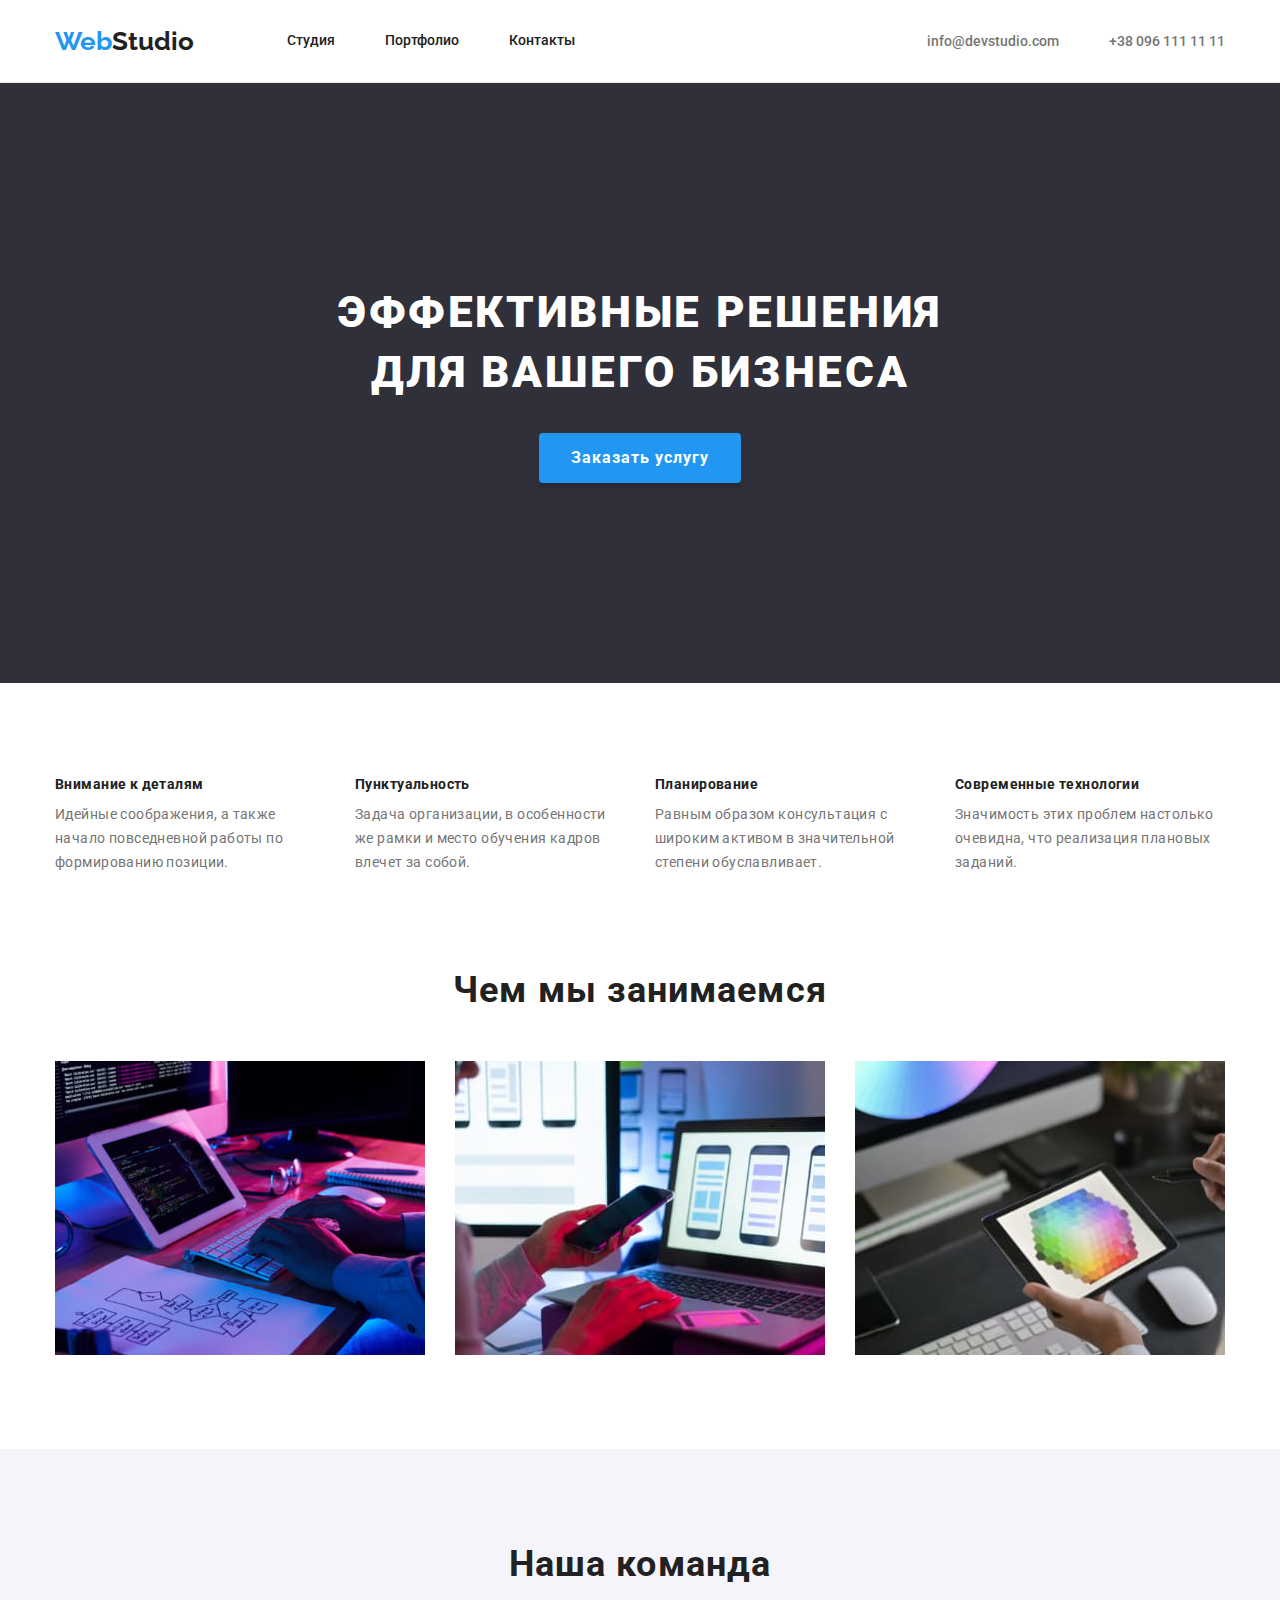
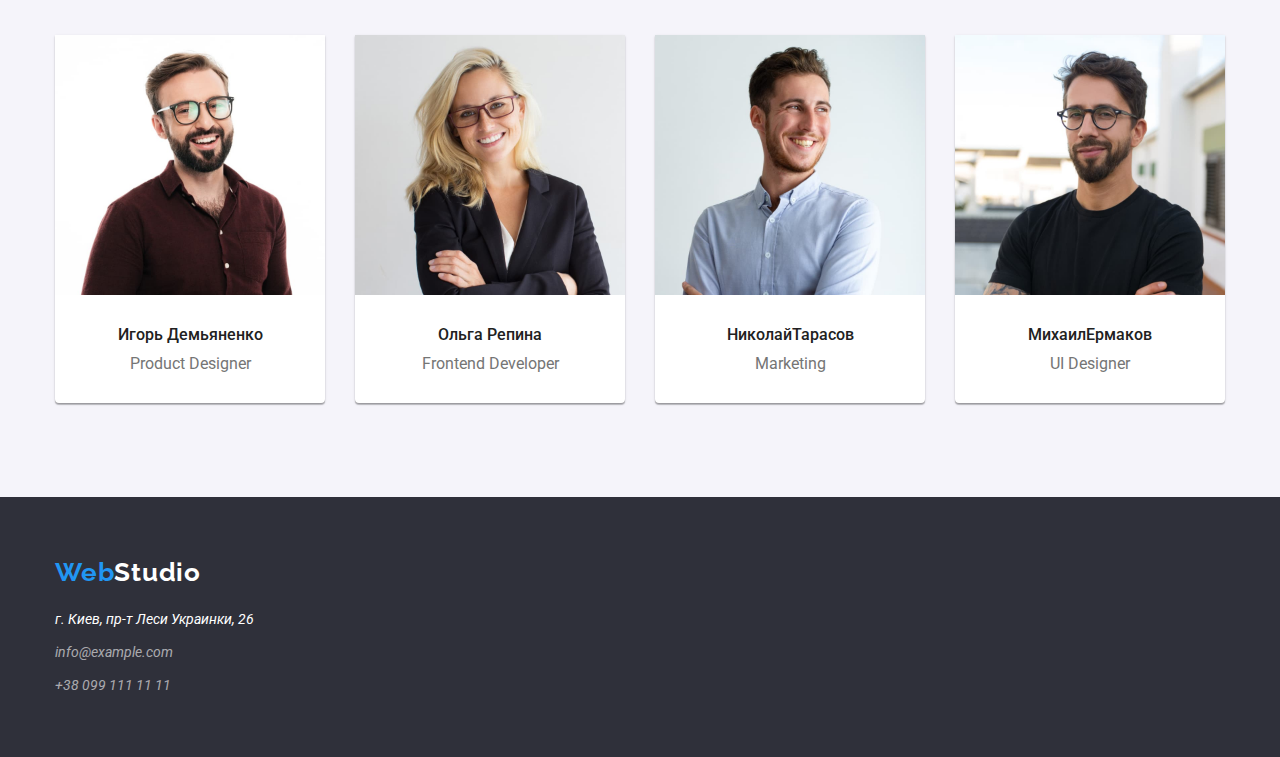
==== commit 42fb97ac: "Делает правки ментора для доработки" ====
--- a/index.html
+++ b/index.html
@@ -149,7 +149,7 @@
     <!--футер-->
     <footer class="footer">
       <div class="container footer-container">
-        <a href="./index.html" class="logo-footer"
+        <a class="logo-footer" href="./index.html"
           ><span class="logo-footer-web">Web</span>Studio</a
         >
         <address>
--- a/css/styles.css
+++ b/css/styles.css
@@ -157,28 +157,31 @@
 /* Преимущества */
 
 .hidden-header{
-    display: none;
+display: none;
 }
 .benefits-section{
 display: flex;
-margin-left: calc( -1 * var(--card-set-gap));
 }
 .benefits-li{
-    margin-left: var(--card-set-gap);
+width: 270px;
+} 
+
+.benefits-li:not(:first-child){
+    margin-left:var(--card-set-gap);
 }
 
 .benefits{
+    font-size: 14px;
+    line-height: 1.71;
+    letter-spacing: 0.03em;
     
-    font-size: 14px;
-    line-height: 1.71;
-    letter-spacing: 0.03em;
 }
 .benefits-title{
-    
     margin-bottom: 10px;
     font-weight: bold;
     font-size: 14px;
     line-height: 1.14;
+    letter-spacing: 0.03em;
     color: var(--tittle-text-color);
 }
 
@@ -196,11 +199,9 @@
     margin-bottom: 50px;
 }
 .work-examples{
-    padding-bottom: 94px;
-    display: flex;
-    margin-left: calc(-1 * var(--card-set-gap));
-}
-.work-examples-li{
+    display: flex;
+}
+.work-examples-li:not(:first-child){
     margin-left: var(--card-set-gap); 
 }
 .employee{
@@ -208,7 +209,6 @@
 }
 .employee-ul{
     display: flex;
-    margin-left: calc(-1 * var(--card-set-gap));
 }
 
 .name-employee{
@@ -224,8 +224,10 @@
     line-height: 1.19;
     margin-bottom: var(--card-set-gap);
 }
+.employee-li:not(:first-child){
+    margin-left: var(--card-set-gap);
+}
 .employee-li{
-    margin-left: var(--card-set-gap);
     box-shadow: 0px 1px 3px rgba(0, 0, 0, 0.12), 0px 1px 1px rgba(0, 0, 0, 0.14), 0px 2px 1px rgba(0, 0, 0, 0.2);
     border-radius: 0px 0px 4px 4px;
     width: 270px;
@@ -238,13 +240,10 @@
 
 .footer{
     background-color: var(--background-grey);
-
-}
-.footer-container{
     padding-top: 60px;
     padding-bottom: 60px;
-    
-}
+}
+
 .logo-footer{
     font-family: Raleway;
     font-style: normal;
@@ -254,14 +253,15 @@
     color: var(--white-color);
     letter-spacing: 0.03em;
     text-decoration: none;
+    margin-bottom: 20px;
+    display: block;
 }
 
 .logo-footer-web{
     color: var(--accent-color);
-}
-address{
-    margin-top: 20px;
-}
+    
+}
+
 address li:not(:last-child){
     margin-bottom: 9px;
 }
@@ -321,6 +321,7 @@
     text-decoration: none;
     padding: 0;
     margin: 0;
+    display: block;
 }
 .galery{
     padding: 0;
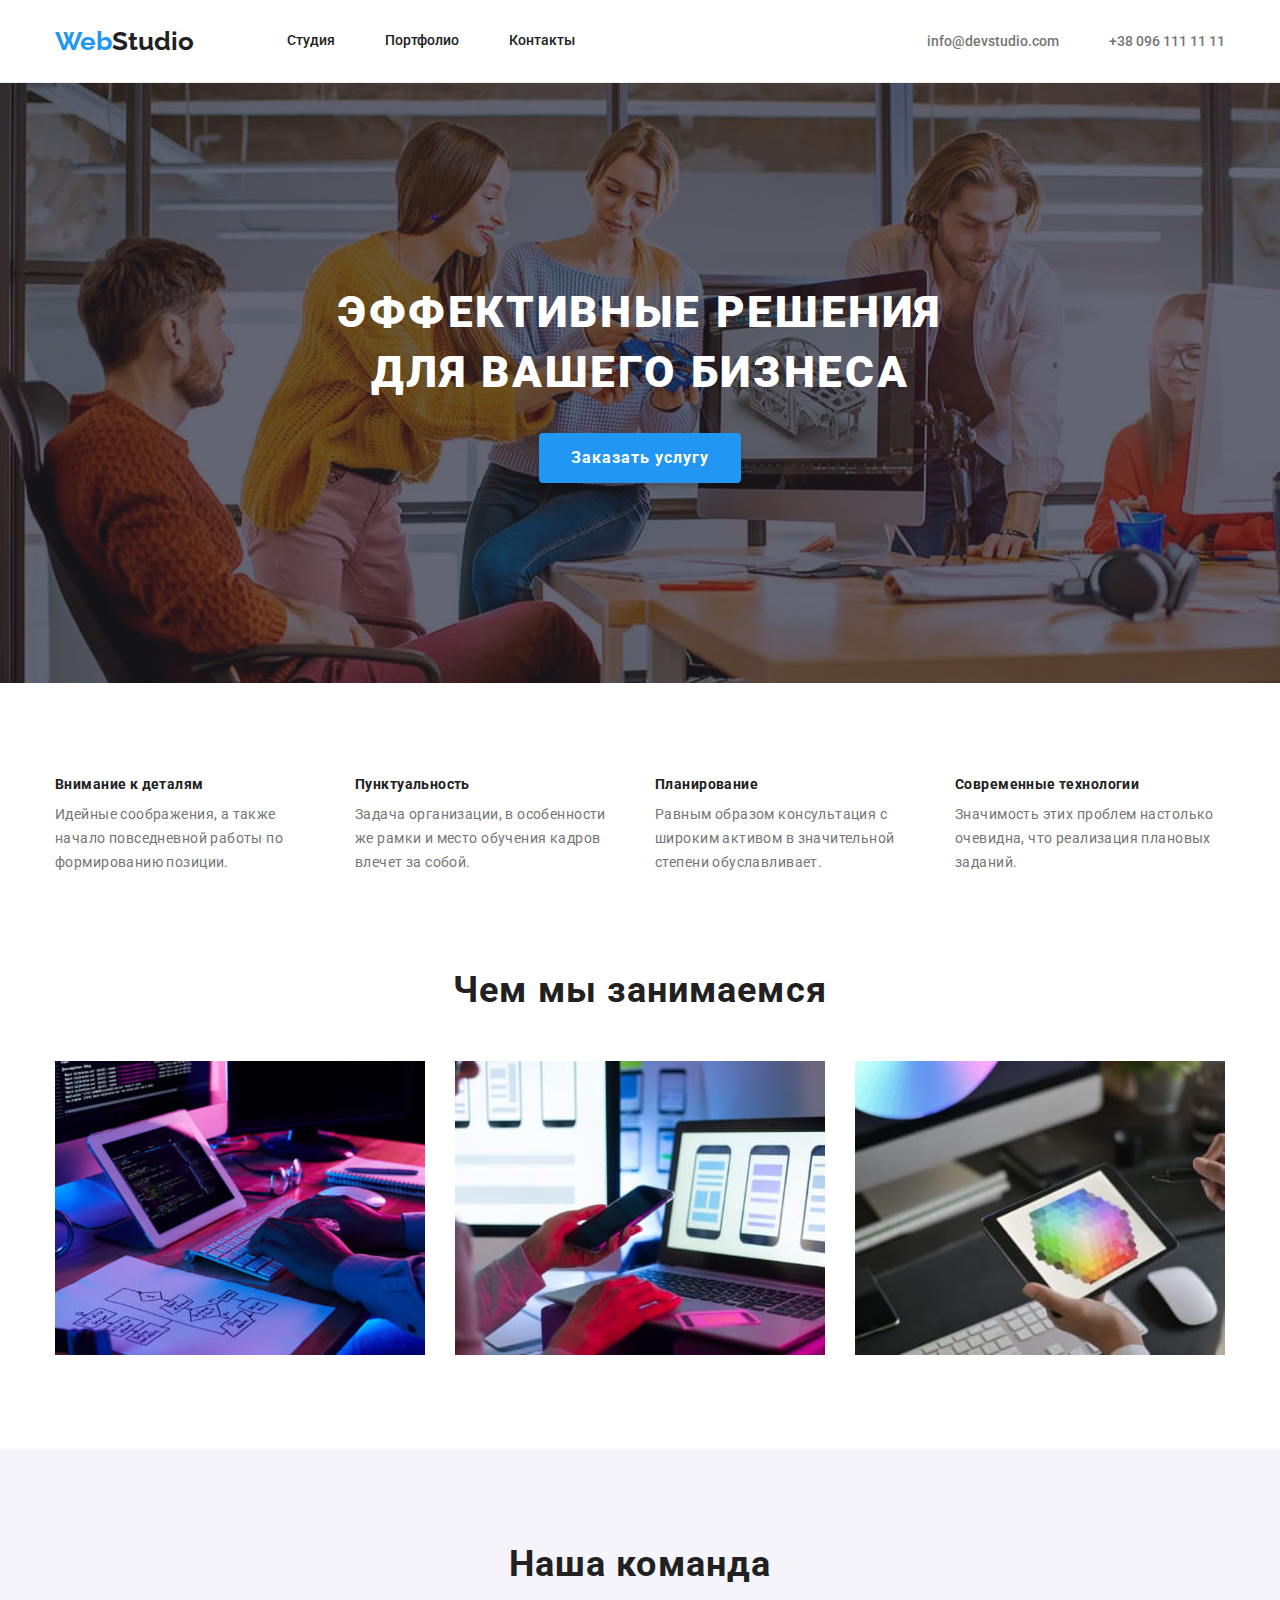
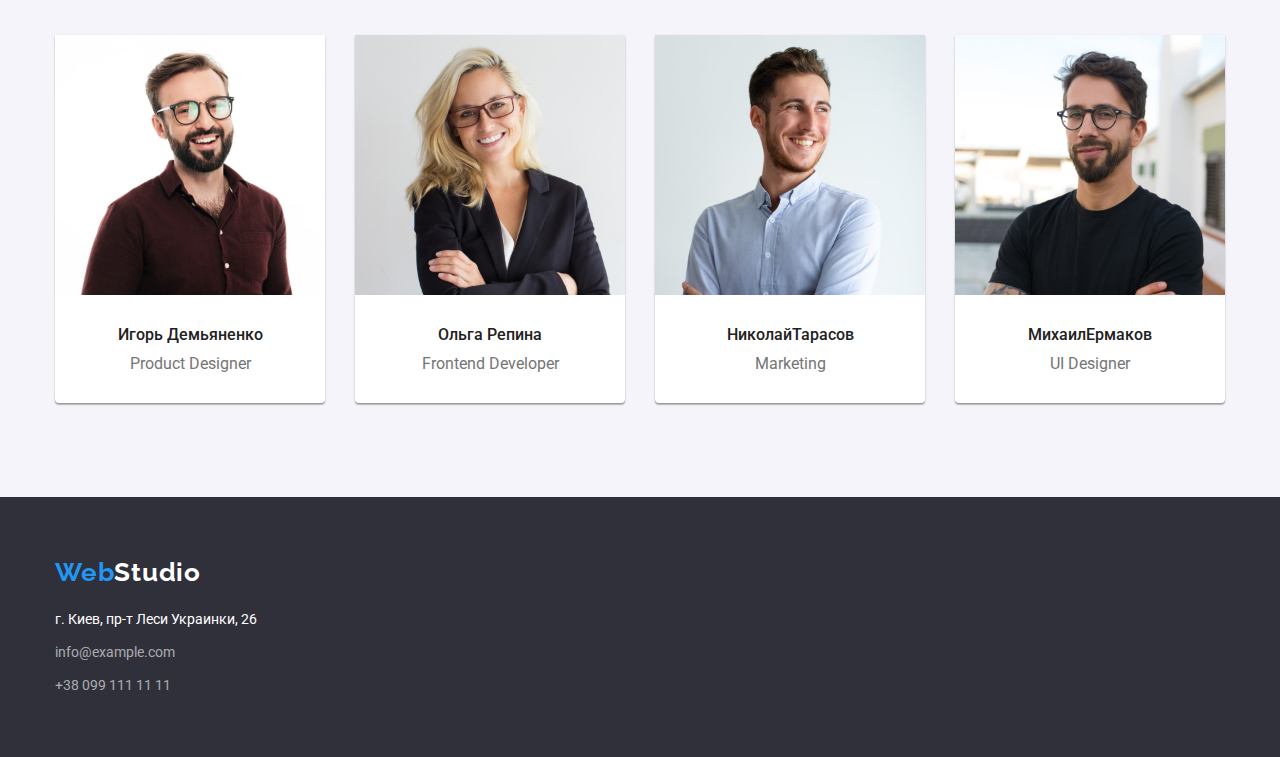
==== commit 788b1c11: "добавляет фон героя и градиент" ====
--- a/index.html
+++ b/index.html
@@ -47,7 +47,7 @@
     </header>
     <main>
       <!--герой-->
-      <section class="hero">
+      <section class="hero img-hero">
         <div class="container">
           <h1 class="hero-title">
             Эффективные решения <br />
--- a/css/styles.css
+++ b/css/styles.css
@@ -112,6 +112,7 @@
 header{
     border-bottom: 1px solid #ECECEC;
 }
+
 .main-header{
     display: flex;
     align-items: center;
@@ -119,7 +120,16 @@
 
 /* Герой */
 
-
+.img-hero{
+   background-image: 
+   linear-gradient(to right,rgba(47, 48, 58, 0.4),rgba(47, 48, 58, 0.4)), 
+   url('../images/img-hero.jpg');
+    background-repeat: no-repeat;
+    max-width: 1600px;
+    margin-left: auto;
+    margin-right: auto;
+    
+}
 .hero{
     padding-top: 200px;
     padding-bottom: 200px;
@@ -127,7 +137,6 @@
     text-align: center;
 }
 .hero-title{
-    
     margin-bottom: var(--card-set-gap);
     font-weight: 900;
     font-size: 44px;
@@ -267,6 +276,7 @@
 }
 .address{
     text-decoration: none;
+    font-style: normal;
     font-size: 14px;
     line-height: 1.7;
     color: var(--white-color);
@@ -278,6 +288,7 @@
 }
 .address-link{
     text-decoration: none;
+    font-style: normal;
     font-size: 14px;
     line-height: 1.7;
     color: rgba(255, 255, 255, 0.6);
